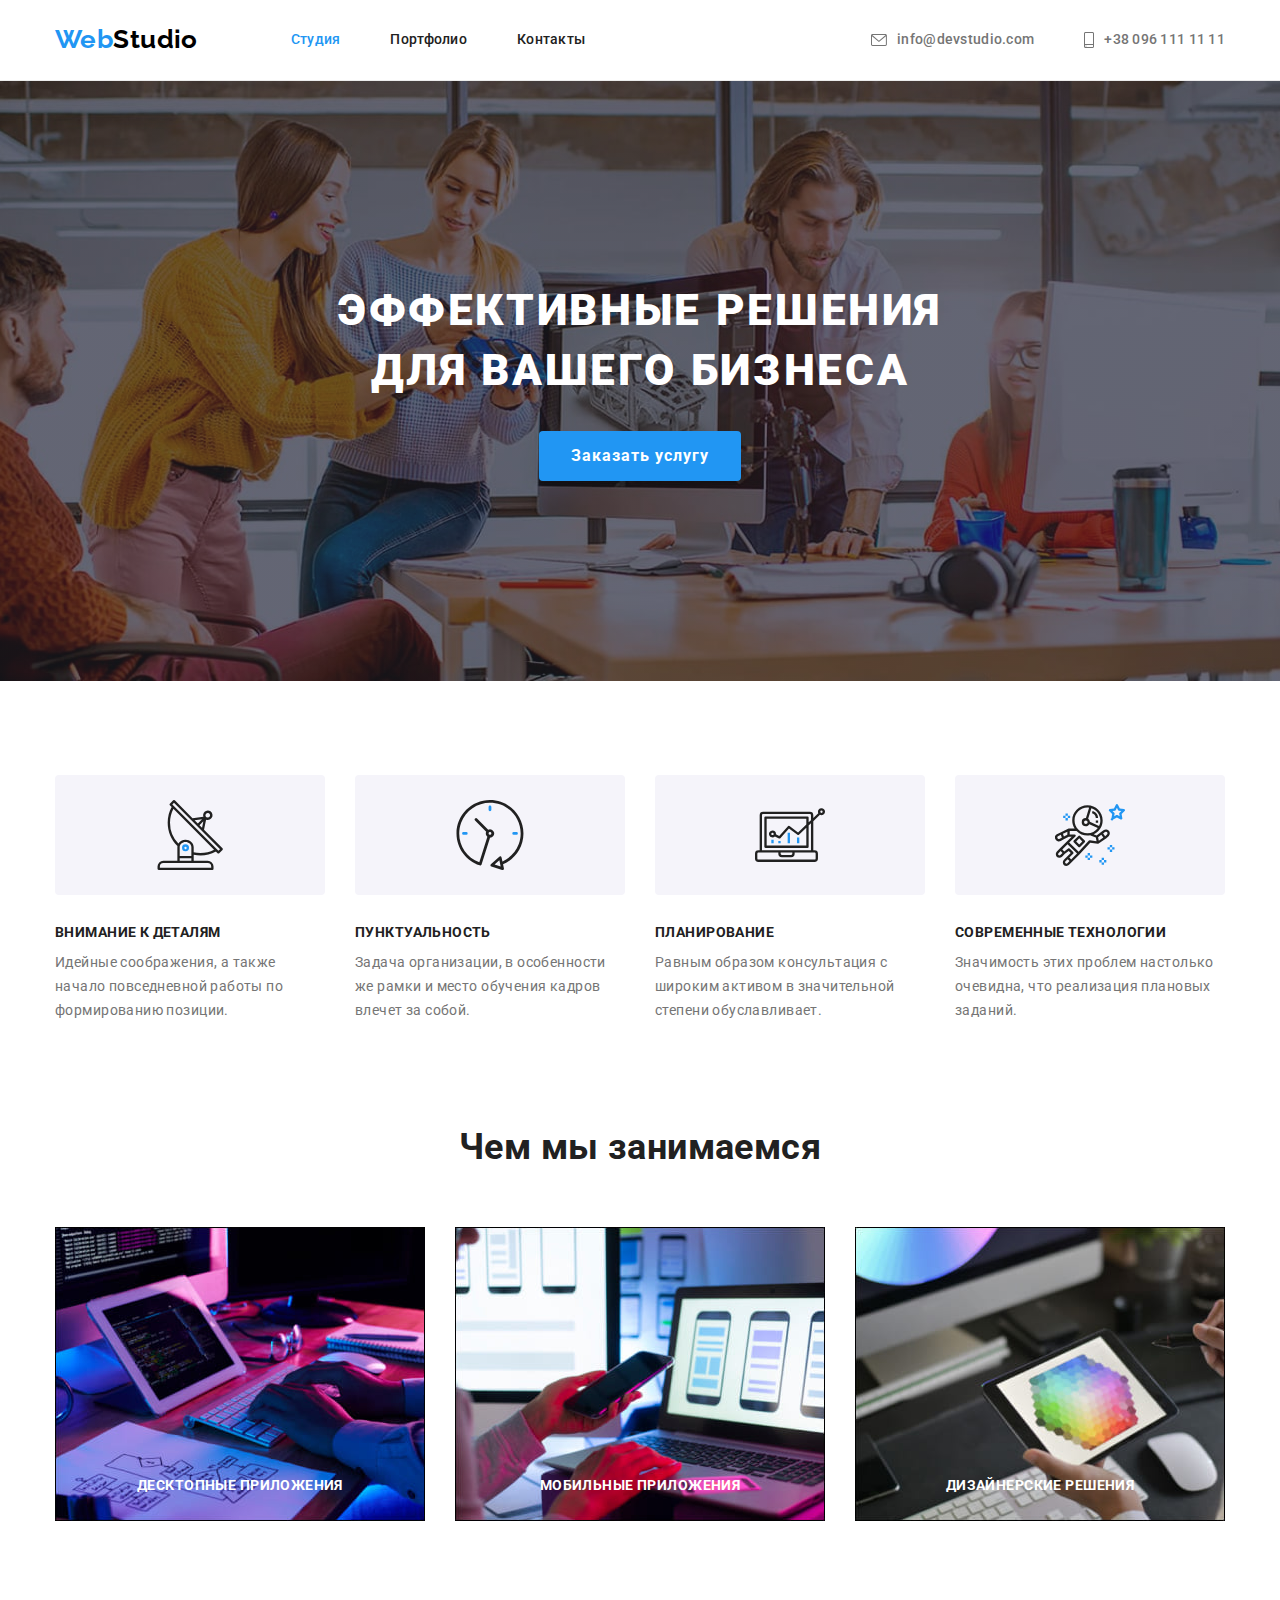
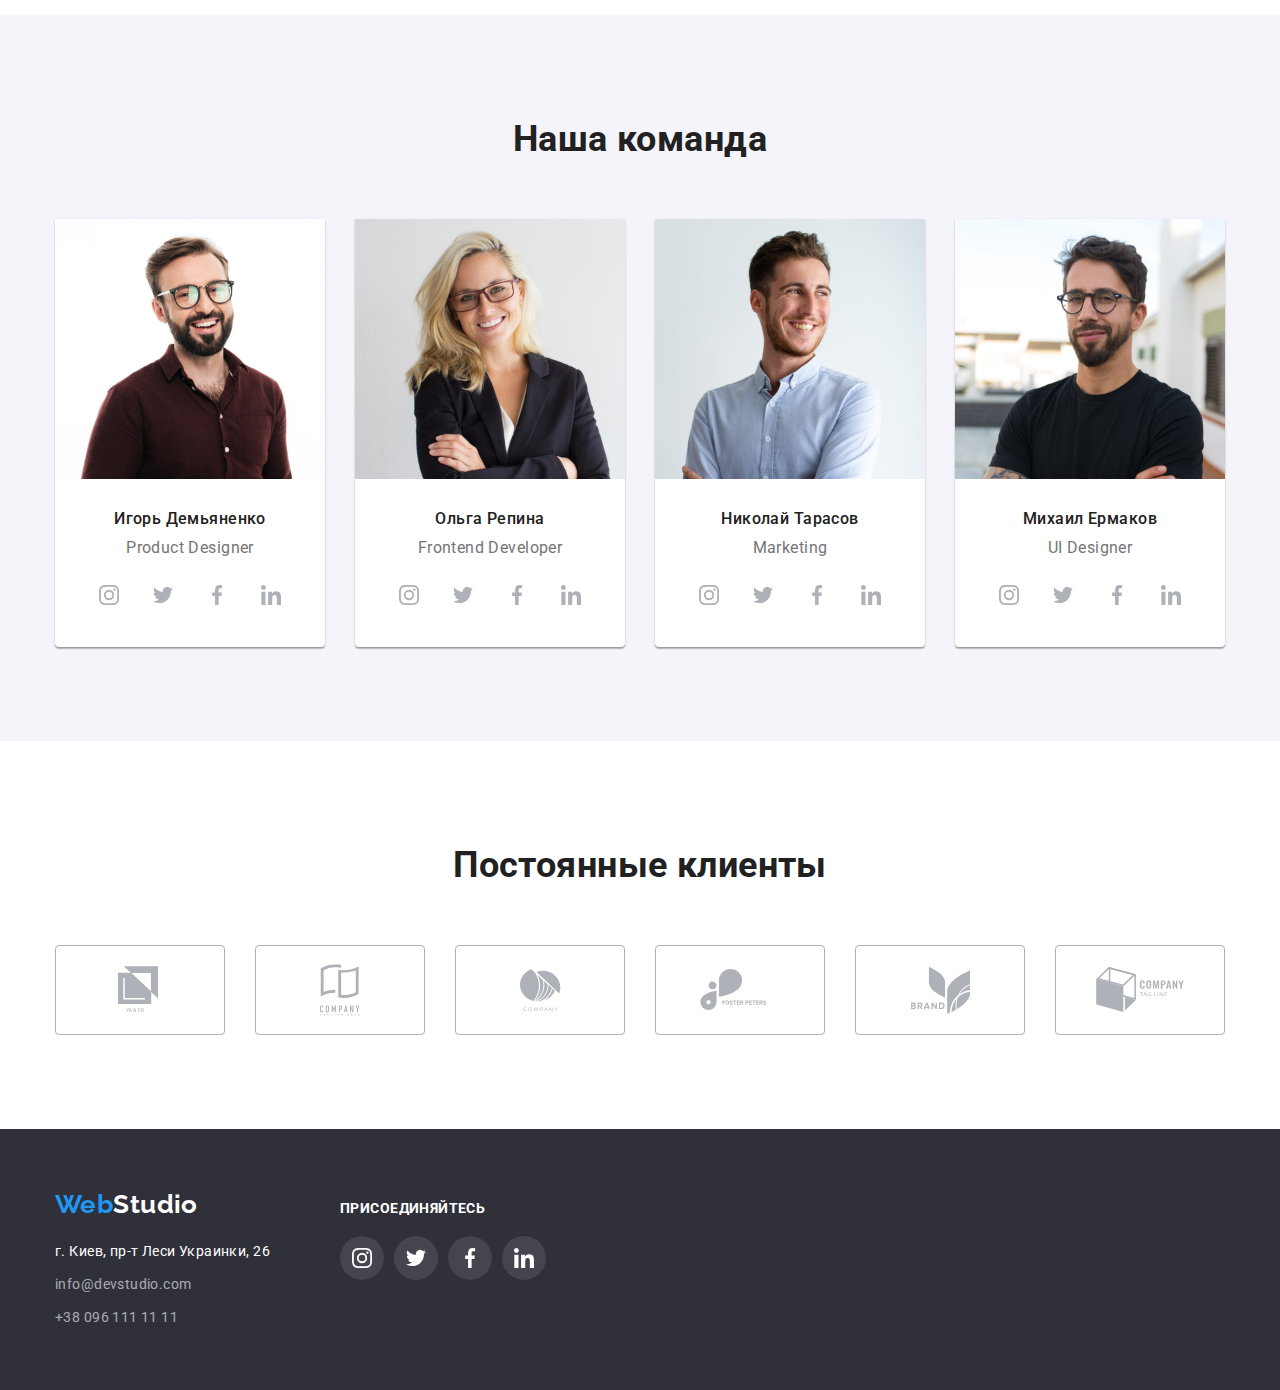
==== index.html @ afd0779e "перевірка" ====
<!DOCTYPE html>
<html lang="ru">
<head>
    <meta charset="UTF-8">
    <meta name="viewport" content="width=device-width, initial-scale=1.0">
    <title>WebStudio</title>
    <link 
    rel="stylesheet"
    href="https://cdnjs.cloudflare.com/ajax/libs/modern-normalize/1.0.0/modern-normalize.min.css">
    <link rel="preconnect" href="https://fonts.gstatic.com">
    <link href="https://fonts.googleapis.com/css2?family=Raleway:wght@700&family=Roboto:wght@400;500;700;900&display=swap"
        rel="stylesheet">
    <link rel="stylesheet" href="./css/style.css">
</head>
<body>
    <header class="page-header">
        <div class="container header">
            <nav class="header-navigation">
                <a href="#" class="logo"><span class="logo-accent">Web</span>Studio</a>
                <ul class="site-nav list">
                    <li class="header-item"><a href="#" class="link current">Студия</a></li>
                    <li class="header-item"><a href="./portfolio.html" class="link">Портфолио</a></li>
                    <li class="header-item"><a href="#" class="link">Контакты</a></li>
                </ul>
            </nav>
            <ul class="contacts list">
                <li class="header-item"><a href="mailto:info@devstudio.com" class="link">
                    <svg class="contact-icons" width="16" height="12">
                        <use href="./images/sprite.svg#icon-envelope"></use>
                    </svg>info@devstudio.com</a></li>
                <li class="header-item"><a href="tel:380961111111" class="link">
                    <svg class="contact-icons" width="10" height="16">
                        <use href="./images/sprite.svg#icon-smartphone"></use>
                    </svg>+38 096 111 11 11</a></li>
            </ul>
        </div>
        
    </header>
    
    <main>
        <!--HERO-->
        <section class="hero">
            <h1 class="hero-title">Эффективные решения для вашего бизнеса</h1>
            <button type="button" class="order">Заказать услугу</button>
        </section>
        <!--FEATURES BLOCK-->
        <section class="features-section">
            <div class="container">
                <h2 class="visually-hidden">Особености</h2>
                <ul class="features list">
                    <li class="item">
                        <div class="feature-thumb">
                            <svg class="features-icons" width="70" height="70">
                                <use href="./images/sprite.svg#icon-antena"></use>
                            </svg>
                        </div>
                        <h3 class="features-title">Внимание к деталям</h3>
                        <p class="features-text">Идейные соображения, а также начало повседневной работы по формированию позиции.</p>
                    </li>
                    <li class="item">
                        <div class="feature-thumb">
                            <svg class="features-icons" width="70" height="70">
                                <use href="./images/sprite.svg#icon-clock"></use>
                            </svg>
                        </div>
                        <h3 class="features-title">Пунктуальность</h3>
                        <p class="features-text">Задача организации, в особенности же рамки и место обучения кадров влечет за собой.</p>
                    </li>
                    <li class="item">
                        <div class="feature-thumb">
                            <svg class="features-icons" width="70" height="70">
                                <use href="./images/sprite.svg#icon-diagram"></use>
                            </svg>
                        </div>
                        <h3 class="features-title">Планирование</h3>
                        <p class="features-text">Равным образом консультация с широким активом в значительной степени обуславливает.</p>
                    </li>
                    <li class="item">
                        <div class="feature-thumb">
                            <svg class="features-icons" width="70" height="70">
                                <use href="./images/sprite.svg#icon-astronaut"></use>
                            </svg>
                        </div>
                        <h3 class="features-title">Современные технологии</h3>
                        <p class="features-text">Значимость этих проблем настолько очевидна, что реализация плановых заданий.</p>
                    </li>
                </ul>
            </div>
        </section>
         <!--JOBS-->
        <section class="jobs-block">
            <div class="container">
                <h2 class="section-title">Чем мы занимаемся</h2>
                <ul class="jobs list">
                    <li class="jobs-item">
                        <a href="#">
                            <img src="./images/job1.jpg" alt="рабочий стол с планшетом и клавиатурой" width="370" height="294">
                            <div class="label">
                                <h3 class="label-title">Десктопные приложения</h3>
                            </div>
                        </a>
                    </li>
                    <li class="jobs-item">
                        <a href="" class="link">
                            <img src="./images/job2.jpg" alt="раскрытый ноутбук с приложениями на экране для телефона" width="370"
                                height="294">
                            <div class="label">
                                <h3 class="label-title">Мобильные приложения</h3>
                            </div>
                        </a>
                    </li>
                    <li class="jobs-item">
                        <a href="">
                            <img src="./images/job3.jpg" alt="планшет с изображением цветовой палитры" width="370" height="294">
                            <div class="label">
                                <h3 class="label-title">Дизайнерские решения</h3>
                            </div>
                        </a>
                    </li>
                </ul>
            </div>
        </section>
        <!--TEAM-->
        <section class="team-section">
            <div class="container">
                <h2 class="team section-title">Наша команда</h2>
                <ul class="members list">
                    <li class="member-item">
                        <img class="member-photo" src="./images/demianenko.jpg" alt="фото Игоря Демьяненка" width="270" height="260">
                        <h3 class="team-member">Игорь Демьяненко</h3>
                        <p lang="en" class="member-prof">Product Designer</p>
                        <ul class="social-icons list">
                            <li class="social-icon-items"><a href="#"  class="social-icon link">
                                <svg class="social-icons" width="20" height="20">
                                    <use href="./images/sprite.svg#icon-instagram"></use>
                                </svg>
                            </a></li>
                            <li class="social-icon-items"><a href="#" class="social-icon link">
                                <svg class="social-icons" width="20" height="20">
                                    <use href="./images/sprite.svg#icon-twitter"></use>
                                </svg>
                            </a></li>
                            <li class="social-icon-items"><a href="#" class="social-icon link">
                                <svg class="social-icons" width="20" height="20">
                                    <use href="./images/sprite.svg#icon-facebook"></use>
                                </svg>
                            </a></li>
                            <li class="social-icon-items"><a href="#" class="social-icon link">
                                <svg class="social-icons" width="20" height="20">
                                    <use href="./images/sprite.svg#icon-linkedin"></use>
                                </svg>
                            </a></li>
                        </ul>
                    </li>
                    <li class="member-item">
                        <img class="member-photo" src="./images/repina.jpg" alt="фото Ольги Репиной" width="270" height="260">
                        <h3 class="team-member">Ольга Репина</h3>
                        <p lang="en" class="member-prof">Frontend Developer</p>
                        <ul class="social-icons list">
                            <li class="social-icon-items"><a href="#" class="social-icon link">
                                    <svg class="social-icons" width="20" height="20">
                                        <use href="./images/sprite.svg#icon-instagram"></use>
                                    </svg>
                                </a></li>
                            <li class="social-icon-items"><a href="#" class="social-icon link">
                                    <svg class="social-icons" width="20" height="20">
                                        <use href="./images/sprite.svg#icon-twitter"></use>
                                    </svg>
                                </a></li>
                            <li class="social-icon-items"><a href="#" class="social-icon link">
                                    <svg class="social-icons" width="20" height="20">
                                        <use href="./images/sprite.svg#icon-facebook"></use>
                                    </svg>
                                </a></li>
                            <li class="social-icon-items"><a href="#" class="social-icon link">
                                    <svg class="social-icons" width="20" height="20">
                                        <use href="./images/sprite.svg#icon-linkedin"></use>
                                    </svg>
                                </a></li>
                        </ul>
                    </li>
                    <li class="member-item">
                        <img class="member-photo" src="./images/tarasov.jpg" alt="фото Николая Тарасова" width="270" height="260">
                        <h3 class="team-member">Николай Тарасов</h3>
                        <p lang="en" class="member-prof">Marketing</p>
                        <ul class="social-icons list">
                            <li class="social-icon-items"><a href="#" class="social-icon link">
                                    <svg class="social-icons" width="20" height="20">
                                        <use href="./images/sprite.svg#icon-instagram"></use>
                                    </svg>
                                </a></li>
                            <li class="social-icon-items"><a href="#" class="social-icon link">
                                    <svg class="social-icons" width="20" height="20">
                                        <use href="./images/sprite.svg#icon-twitter"></use>
                                    </svg>
                                </a></li>
                            <li class="social-icon-items"><a href="#" class="social-icon link">
                                    <svg class="social-icons" width="20" height="20">
                                        <use href="./images/sprite.svg#icon-facebook"></use>
                                    </svg>
                                </a></li>
                            <li class="social-icon-items"><a href="#" class="social-icon link">
                                    <svg class="social-icons" width="20" height="20">
                                        <use href="./images/sprite.svg#icon-linkedin"></use>
                                    </svg>
                                </a></li>
                        </ul>
                    </li>
                    <li class="member-item">
                        <img class="member-photo" src="./images/ermakov.jpg" alt="фото Михаила Ермакова" width="270" height="260">
                        <h3 class="team-member">Михаил Ермаков</h3>
                        <p lang="en" class="member-prof">UI Designer</p>
                        <ul class="social-icons list">
                            <li class="social-icon-items"><a href="#" class="social-icon link">
                                    <svg class="social-icons" width="20" height="20">
                                        <use href="./images/sprite.svg#icon-instagram"></use>
                                    </svg>
                                </a></li>
                            <li class="social-icon-items"><a href="#" class="social-icon link">
                                    <svg class="social-icons" width="20" height="20">
                                        <use href="./images/sprite.svg#icon-twitter"></use>
                                    </svg>
                                </a></li>
                            <li class="social-icon-items"><a href="#" class="social-icon link">
                                    <svg class="social-icons" width="20" height="20">
                                        <use href="./images/sprite.svg#icon-facebook"></use>
                                    </svg>
                                </a></li>
                            <li class="social-icon-items"><a href="#" class="social-icon link">
                                    <svg class="social-icons" width="20" height="20">
                                        <use href="./images/sprite.svg#icon-linkedin"></use>
                                    </svg>
                                </a></li>
                        </ul>
                    </li>
                </ul>
            </div>
        </section>
        <!--CLIENTS-->
        <section class="clients-section">
            <div class="container">
                <h2 class="section-title">Постоянные клиенты</h2>
                <ul class="clients-logo list">
                    <li class="clients-items">
                        <a href="#" class="clients link">
                            <svg class="clients-icon" width="44.27" height="49.23">
                                <use href="./images/sprite.svg#icon-yaco"></use>
                            </svg>
                        </a>
                    </li>
                    <li class="clients-items">
                        <a href="#" class="clients link">
                            <svg class="clients-icon" width="40" height="52">
                                <use href="./images/sprite.svg#icon-taglinehere"></use>
                            </svg>
                        </a>
                    </li>
                    <li class="clients-items">
                        <a href="#" class="clients link">
                            <svg class="clients-icon" width="41" height="42.6">
                                <use href="./images/sprite.svg#icon-company"></use>
                            </svg>
                        </a>
                    </li>
                    <li class="clients-items">
                        <a href="#" class="clients link">
                            <svg class="clients-icon" width="79.66" height="42.02">
                                <use href="./images/sprite.svg#icon-fosterpeters"></use>
                            </svg>
                        </a>
                    </li>
                    <li class="clients-items">
                        <a href="#" class="clients link">
                            <svg class="clients-icon" width="59" height="47">
                                <use href="./images/sprite.svg#icon-brand"></use>
                            </svg>
                        </a>
                    </li>
                    <li class="clients-items">
                        <a href="#" class="clients link">
                            <svg class="clients-icon" width="88.48" height="45.44">
                                <use href="./images/sprite.svg#icon-tagline"></use>
                            </svg>
                        </a>
                    </li>
                </ul>
            </div>
        </section>
    </main>

    <footer class="footer">
        <div class="container">
            <div class="address-info">
                <a class="logo" href="#"><span class="logo-accent">Web</span>Studio</a>
                <address class="address">
                    г. Киев, пр-т Леси Украинки, 26
                </address>
                <ul class="list">
                    <li class="footer-contacts"><a href="mailto:info@devstudio.com" class="link">info@devstudio.com</a></li>
                    <li class="footer-contacts"><a href="tel:380961111111" class="link">+38 096 111 11 11</a></li>
                </ul>
            </div>
            <div class="footer-social-icons">
                <h2 class="join-title">присоединяйтесь</h2>
                <ul class="social-icons list">
                    <li class="social-icon-items"><a href="#" class="social-icon link">
                            <svg class="social-icons" width="20" height="20">
                                <use href="./images/sprite.svg#icon-instagram"></use>
                            </svg>
                        </a></li>
                    <li class="social-icon-items"><a href="#" class="social-icon link">
                            <svg class="social-icons" width="20" height="20">
                                <use href="./images/sprite.svg#icon-twitter"></use>
                            </svg>
                        </a></li>
                    <li class="social-icon-items"><a href="#" class="social-icon link">
                            <svg class="social-icons" width="20" height="20">
                                <use href="./images/sprite.svg#icon-facebook"></use>
                            </svg>
                        </a></li>
                    <li class="social-icon-items"><a href="#" class="social-icon link">
                            <svg class="social-icons" width="20" height="20">
                                <use href="./images/sprite.svg#icon-linkedin"></use>
                            </svg>
                        </a></li>
                </ul>
            </div>
        </div>
    </footer>
</body>
</html>
---- css/style.css ----
:root {
  --head-text-color: #212121;
  --paragraph-text-color: #757575;
  --accent-color: #2196f3;
  --primary-white-color: #ffffff;
  --icon-color: #afb1b8;
  --title-font-weight: 700;
  --paragraph-font-weight: 400;
  --primary-font-size: 14px;
}

body {
  background-color: var(--primary-white-color);
  color: var(--paragraph-text-color);

  font-family: 'Roboto', sans-serif;
  font-size: var(--primary-font-size);
  font-weight: var(--paragraph-font-weight);
  letter-spacing: 0.03em;
}

/*GENERAL STYLES*/
h1,
h2,
h3,
p {
  margin: 0;
}

.list {
  padding: 0;
  margin: 0;
  list-style: none;
}

.link {
  text-decoration: none;
}

img {
  display: block;
  max-width: 100%;
  height: auto;
}

.section-title {
  margin-bottom: 50px;

  font-weight: var(--title-font-weight);
  font-size: 36px;
  line-height: 1.67;
  text-align: center;

  color: var(--head-text-color);
}

.container {
  width: 1200px;
  padding-right: 15px;
  padding-left: 15px;
  margin: 0 auto;
}

.visually-hidden {
  position: absolute !important;
  clip: rect(1px 1px 1px 1px); /* IE6, IE7 */
  clip: rect(1px, 1px, 1px, 1px);
  padding: 0 !important;
  border: 0 !important;
  height: 1px !important;
  width: 1px !important;
  overflow: hidden;
}

/*LOGO*/

.logo {
  display: inline-block;
  margin-right: 93px;
  padding-top: 24px;
  padding-bottom: 25px;
  font-family: 'Raleway', sans-serif;
  font-weight: var(--title-font-weight);
  font-size: 26px;
  line-height: 1.19;

  color: #000000;
  text-decoration: none;
}

.logo-accent {
  color: var(--accent-color);
}

/*HEADER*/

.page-header {
  border-bottom: 1px solid #ececec;
}
.header {
  display: flex;
  align-items: center;
}

.header-navigation {
  display: flex;
}

.site-nav {
  display: flex;
}

.header .link {
  display: inline-block;
  padding: 32px 0;

  font-weight: 500;
  line-height: 1.14;
  letter-spacing: 0.02em;

  color: var(--head-text-color);

  transition: color 250ms cubic-bezier(0.4, 0, 0.2, 1);
  cursor: pointer;
}

.header .link:hover,
.header .link:focus {
  color: var(--accent-color);
}

.site-nav .current {
  color: var(--accent-color);
}

.site-nav .current::after {
  display: block;
  margin: 0 auto;
  width: 48px;
  height: 4px;
  background-color: #2196f3;
  border-radius: 2px;
}

.contacts {
  display: flex;
  align-items: center;
  margin-left: auto;
}

.contacts .link {
  display: flex;
  align-items: center;
  padding: 32px 0;

  color: var(--paragraph-text-color);

  cursor: pointer;
}

.contact-icons {
  margin-right: 10px;
  fill: currentColor;

  transition: fill 250ms cubic-bezier(0.4, 0, 0.2, 1);
}

.contact-icons:hover,
.contact-icons:focus {
  fill: var(--accent-color);
}

.header-item:not(:last-child) {
  margin-right: 50px;
}

/*HERO*/

.hero {
  max-width: 1600px;
  height: 600px;
  margin: 0 auto;
  padding: 200px 0;

  background-color: #2f303a;
  background-image: linear-gradient(
      rgba(47, 48, 58, 0.4),
      rgba(47, 48, 58, 0.4)
    ),
    url(../images/hero.jpg);
  background-position: center;
  background-repeat: no-repeat;
  background-size: cover;
}

.hero-title {
  width: 696px;
  margin-left: auto;
  margin-right: auto;
  margin-bottom: 30px;

  font-weight: 900;
  font-size: 44px;
  line-height: 1.36;

  text-align: center;
  letter-spacing: 0.06em;
  text-transform: uppercase;

  color: var(--primary-white-color);
}

.order {
  display: block;
  min-width: 200px;
  height: 50px;
  margin: 0 auto;
  padding: 10px 32px;
  border: none;

  font-family: inherit;
  font-weight: var(--title-font-weight);
  font-size: 16px;
  line-height: 1.87;

  align-items: center;
  text-align: center;
  letter-spacing: 0.06em;

  color: var(--primary-white-color);
  background-color: var(--accent-color);
  box-shadow: 0px 4px 4px rgba(0, 0, 0, 0.15);
  border-radius: 4px;

  cursor: pointer;
}

/*FEATURES BLOCK*/

.features-section {
  padding: 94px 0;
}

.features.list {
  display: flex;
  justify-content: space-between;
}

.feature-thumb {
  display: flex;
  align-items: center;
  justify-content: center;
  height: 120px;
  margin-bottom: 30px;

  background-color: #f5f4fa;
  border-radius: 4px;
}

.features .item {
  width: 270px;
}

..features .item:not(:last-child) {
  margin-right: 30px;
}

.features-title {
  margin-bottom: 10px;
  font-weight: var(--title-font-weight);
  font-size: var(--primary-font-size);
  line-height: 1.14;
  text-transform: uppercase;

  color: var(--head-text-color);
}

.features-text {
  line-height: 1.71;
}

/*JOBS*/

.jobs-block {
  padding-bottom: 94px;
}

.jobs.list {
  display: flex;
  justify-content: space-between;
}

.jobs-item {
  position: relative;
}

.label {
  position: absolute;
  left: 0;
  bottom: 0;

  width: 100%;
  height: 70px;
  background-color: #rgba(47, 48, 58, 0.8);
}

.label-title {
  padding: 27px 0;

  font-weight: var(--title-font-weight);
  font-size: var(--primary-font-size);
  line-height: 1.14;
  text-align: center;
  letter-spacing: 0.03em;
  text-transform: uppercase;

  color: #ffffff;
  background-color: #rgba(47, 48, 58, 0.8);
}

/*TEAM*/

.team-section {
  padding: 94px 0;

  background: #f5f4fa;
}

.members.list {
  display: flex;
  justify-content: space-between;
}

.member-item {
  width: 270px;
  padding-bottom: 30px;

  background: var(--primary-white-color);
  box-shadow: 0px 1px 3px rgba(0, 0, 0, 0.12), 0px 1px 1px rgba(0, 0, 0, 0.14),
    0px 2px 1px rgba(0, 0, 0, 0.2);
  border-radius: 0px 0px 4px 4px;
}

.member-photo {
  margin-bottom: 30px;
}

.team-member {
  margin-bottom: 10px;
  font-weight: 500;
  font-size: 16px;
  line-height: 1.19;

  text-align: center;

  color: var(--head-text-color);
}

.member-prof {
  margin-bottom: 16px;

  font-size: 16px;
  line-height: 1.19;

  text-align: center;

  color: var(--paragraph-text-color);
}

.social-icons.list {
  display: flex;
  align-items: center;
  justify-content: center;
  padding: 0 32px;
}

.social-icon-items:not(:last-child) {
  margin-right: 10px;
}

.social-icon.link {
  display: flex;
  align-items: center;
  justify-content: center;
  width: 44px;
  height: 44px;

  fill: var(--icon-color);
  border-radius: 50%;

  transition: all 250ms cubic-bezier(0.4, 0, 0.2, 1);
}

.social-icon.link:hover,
.social-icon.link:focus {
  fill: var(--primary-white-color);
  background-color: var(--accent-color);
}

/*CLIENTS*/

.clients-section {
  padding: 94px 0;
}

.clients-logo.list {
  display: flex;
}

.clients-items:not(:last-child) {
  margin-right: 30px;
}

.clients.link {
  display: flex;
  align-items: center;
  justify-content: center;
  width: 170px;
  height: 90px;
  border: 1px solid var(--icon-color);
  box-sizing: border-box;
  border-radius: 4px;

  fill: var(--icon-color);

  transition: all 250ms cubic-bezier(0.4, 0, 0.2, 1);
}

.clients.link:hover,
.clients.link:focus {
  border: 1px solid var(--accent-color);
  fill: var(--accent-color);
}
/*FOOTER*/

.footer {
  padding: 60px 0;

  background-color: #2f303a;
}

.footer .container {
  display: flex;
  align-items: baseline;
}

.address-info {
  margin-right: 70px;
}

.footer .logo {
  margin-right: 0;
  margin-bottom: 20px;
  padding: 0;

  color: var(--primary-white-color);
}

.address {
  margin-bottom: 9px;

  font-style: normal;
  line-height: 1.71;

  color: var(--primary-white-color);
}

.footer-contacts:not(:last-child) {
  margin-bottom: 9px;
}

.footer .link {
  line-height: 1.71;

  color: rgba(255, 255, 255, 0.6);
}

.join-title {
  margin-bottom: 20px;

  font-size: var(--primary-font-size);
  font-weight: 700;
  line-height: 1.143;
  letter-spacing: 0.03em;
  text-transform: uppercase;

  color: var(--primary-white-color);
}

.footer-social-icons .list {
  padding: 0;
}

.footer-social-icons .link {
  border-radius: 50%;
  background-color: rgba(255, 255, 255, 0.1);
  fill: var(--primary-white-color);
}

/*PORTFOLIO*/

.portfolio-section {
  padding: 94px 0;
}

.filter.list {
  display: flex;
  justify-content: center;
  margin-bottom: 50px;
}

.filter-item:not(:last-child) {
  margin-right: 8px;
}

.filter-btn {
  padding: 6px 22px;
  border: 0 none;

  font-family: inherit;
  font-weight: 500;
  font-size: 16px;
  line-height: 1.62;

  text-align: center;

  color: var(--head-text-color);
  background: #f5f4fa;

  cursor: pointer;

  transition: all 250ms cubic-bezier(0.4, 0, 0.2, 1);
}

.filter-btn:hover,
.filter-btn:focus {
  color: var(--primary-white-color);
  background-color: var(--accent-color);
}

.projects.list {
  display: flex;
  flex-wrap: wrap;
}

.project-item {
  width: 370px;
}

.project-item .link {
  display: block;

  transition: all 250ms cubic-bezier(0.4, 0, 0.2, 1);
}

.project-item .link:hover,
.project-item .link:focus {
  border: 1px solid #eeeeee;
  box-shadow: 0px 1px 1px rgba(0, 0, 0, 0.12), 0px 4px 4px rgba(0, 0, 0, 0.06),
    1px 4px 6px rgba(0, 0, 0, 0.16);

  cursor: pointer;
}

.project-item:not(:nth-child(3n)) {
  margin-right: 30px;
}

.project-item:not(:nth-last-child(-n + 3)) {
  margin-bottom: 30px;
}

.project-info {
  padding: 20px 24px;

  border: 1px solid #eeeeee;
  border-top: none;
}

.project-name {
  min-width: 322px;
  margin-bottom: 4px;
  font-weight: var(--title-font-weight);
  font-size: 18px;
  line-height: 2;

  letter-spacing: 0.06em;

  color: var(--head-text-color);
}

.project-type {
  font-size: 16px;
  line-height: 1.87;

  color: var(--paragraph-text-color);
}
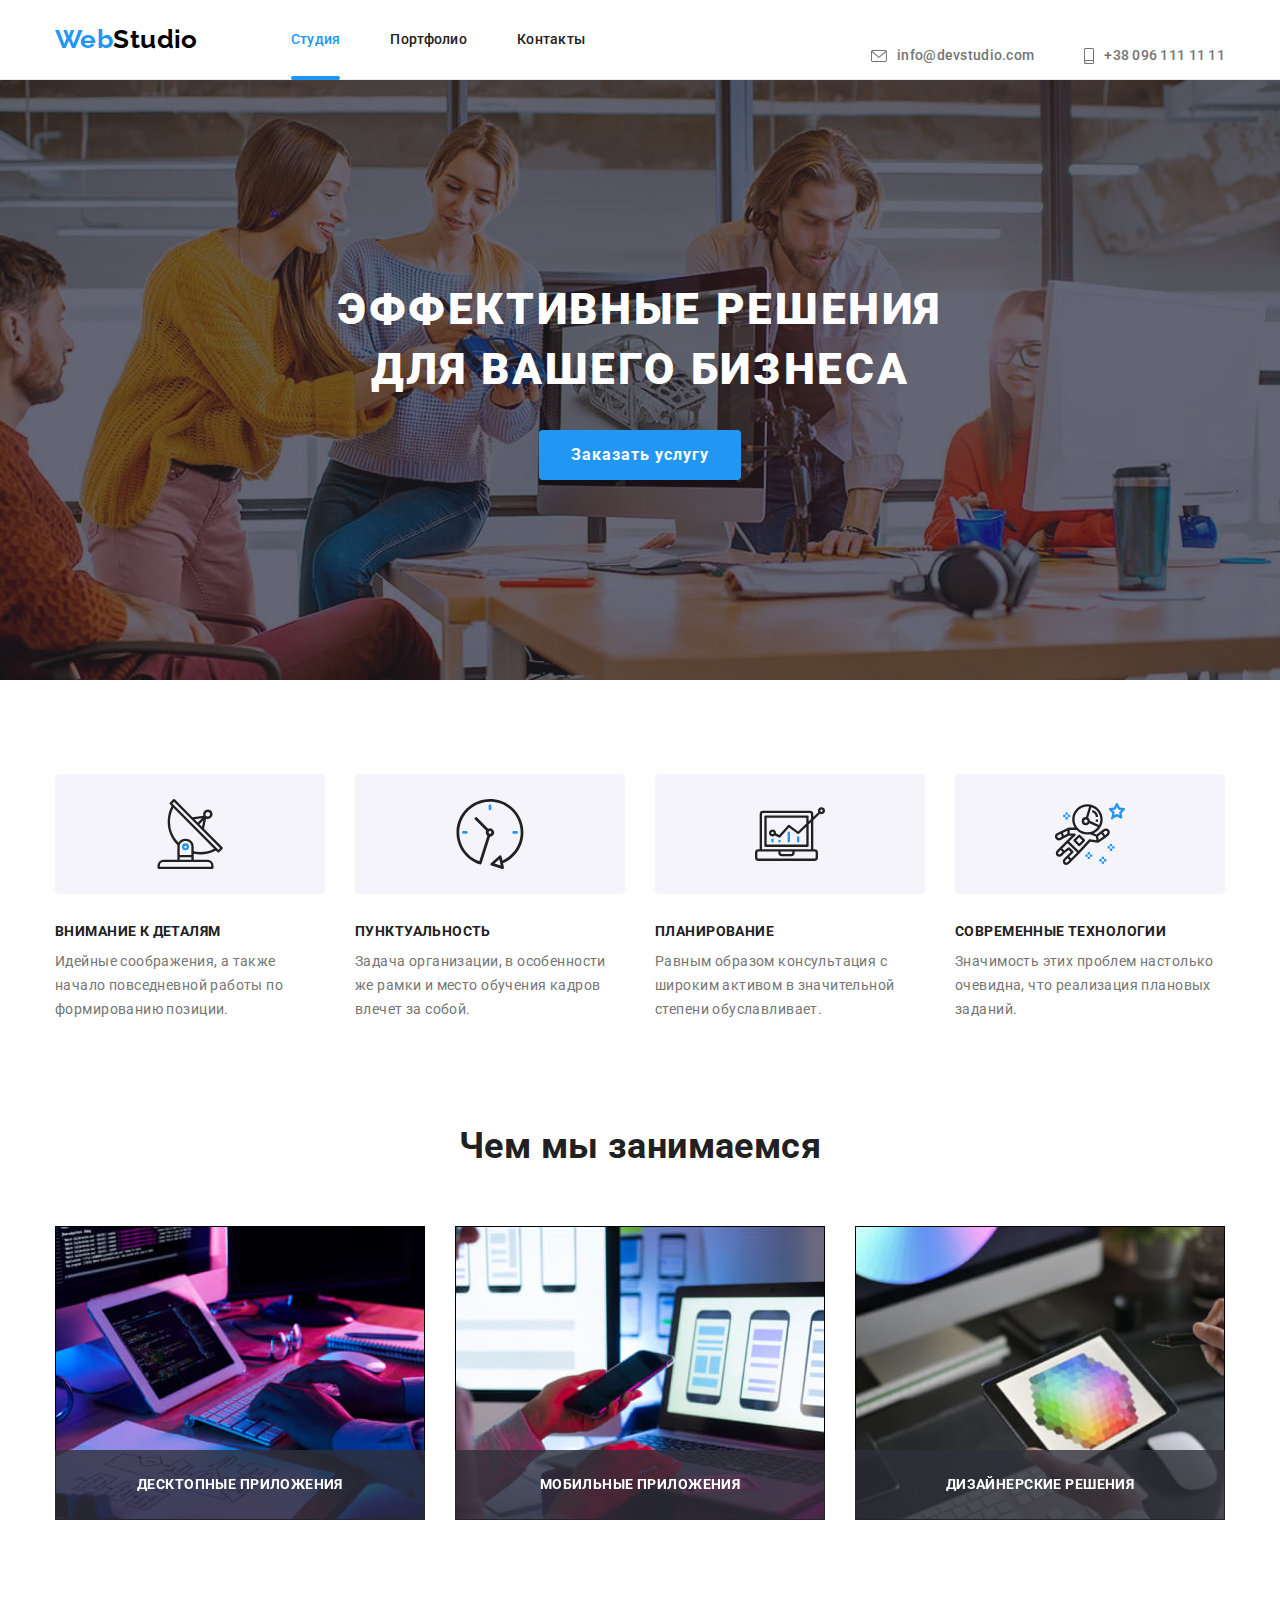
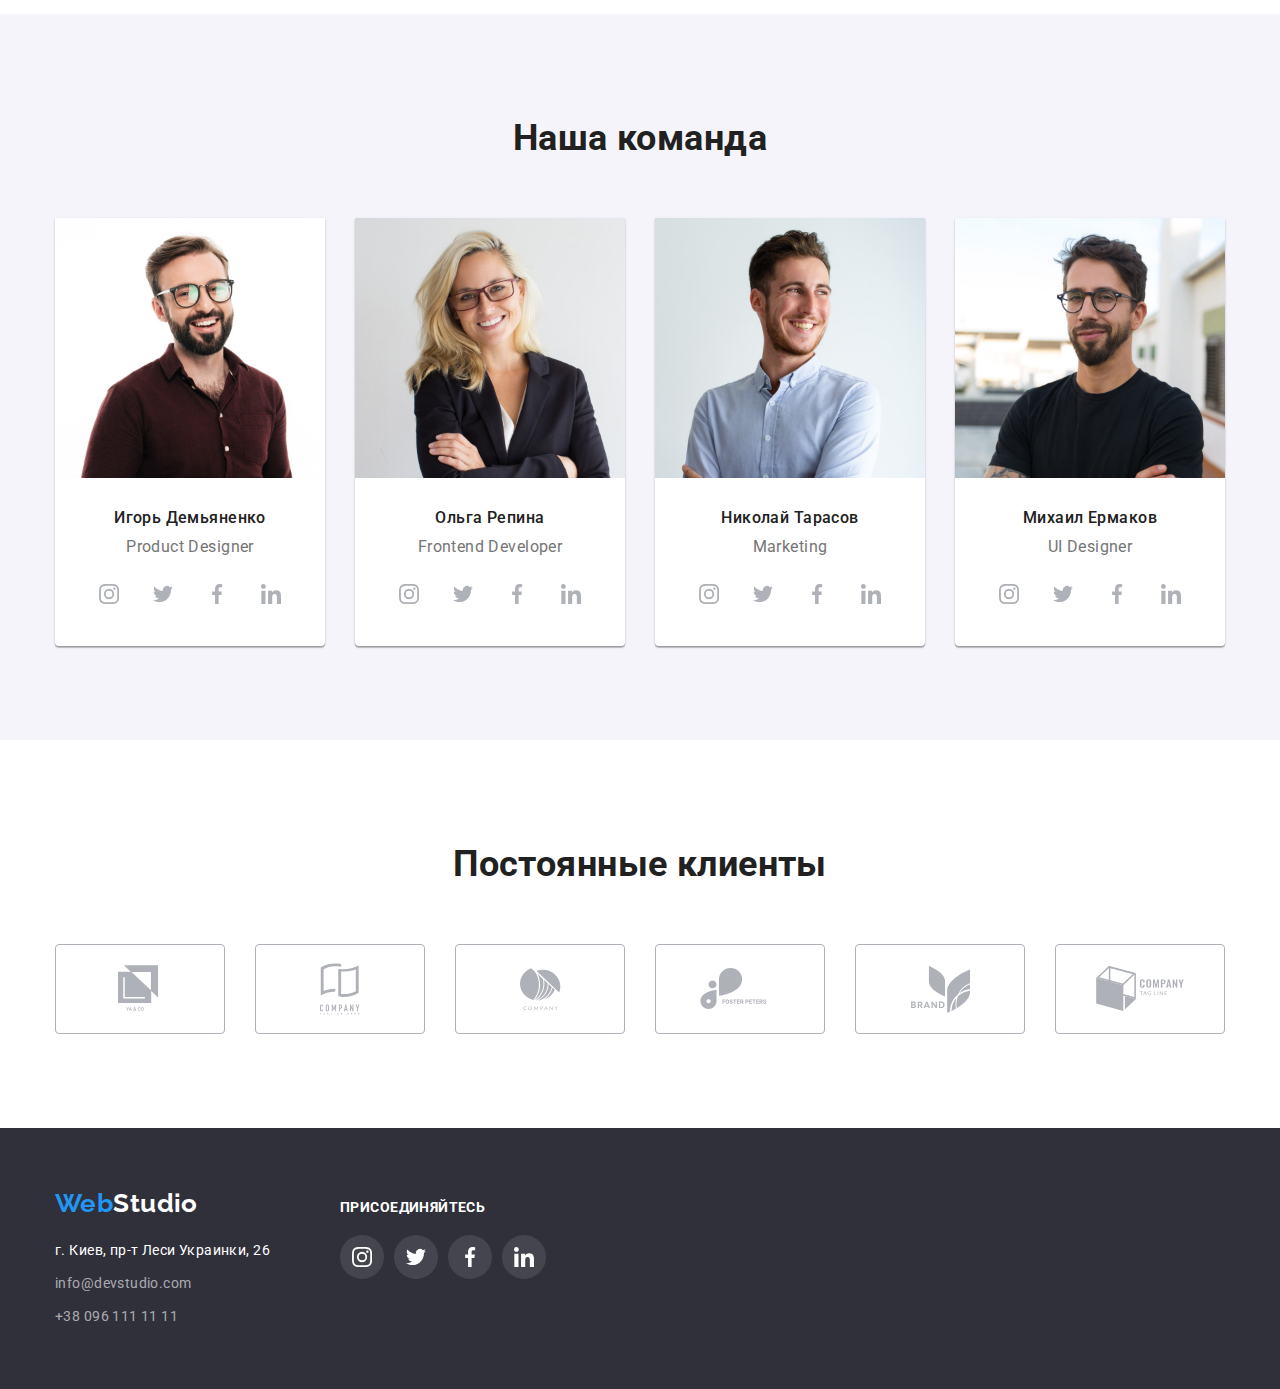
==== commit 61b5111c: "ДЗ-5" ====
--- a/index.html
+++ b/index.html
@@ -41,7 +41,12 @@
         <!--HERO-->
         <section class="hero">
             <h1 class="hero-title">Эффективные решения для вашего бизнеса</h1>
-            <button type="button" class="order">Заказать услугу</button>
+            <button type="button" class="order" data-modal-open>Заказать услугу</button>
+            <div class="backdrop is-hidden" data-modal>
+                <div class="modal">
+                    <button class="btnclose" data-modal-close>&#10005;</button>
+                </div>
+            </div>
         </section>
         <!--FEATURES BLOCK-->
         <section class="features-section">
@@ -327,5 +332,6 @@
             </div>
         </div>
     </footer>
+    <script src="./js/modal.js"></script>
 </body>
 </html>--- a/css/style.css
+++ b/css/style.css
@@ -72,6 +72,55 @@
   overflow: hidden;
 }
 
+/*MODAL SCRЕЕN*/
+
+.backdrop {
+  position: fixed;
+  top: 0;
+  left: 0;
+  width: 100%;
+  height: 100%;
+  background-color: rgba(0, 0, 0, 0.2);
+
+  opacity: 1;
+  transition: opacity 250ms cubic-bezier(0.4, 0, 0.2, 1);
+}
+
+.backdrop.is-hidden {
+  opacity: 0;
+  pointer-events: none;
+}
+
+.modal {
+  position: absolute;
+  top: 50%;
+  left: 50%;
+  min-width: 528px;
+  min-height: 581px;
+  background-color: #fff;
+  box-shadow: 0px 1px 3px rgba(0, 0, 0, 0.12), 0px 1px 1px rgba(0, 0, 0, 0.14),
+    0px 2px 1px rgba(0, 0, 0, 0.2);
+  border-radius: 4px;
+
+  transform: translate(-50%, -50%) scale(1);
+  transition: transform 250ms cubic-bezier(0.4, 0, 0.2, 1);
+}
+
+.backdrop.is-hidden .modal {
+  transform: translate(-50%, -50%) scale(0.5);
+}
+
+.btnclose {
+  display: block;
+  margin: 8px 8px 0 auto;
+  width: 30px;
+  height: 30px;
+  border-radius: 50%;
+  border: 1px solid rgba(0, 0, 0, 0.1);
+
+  background-color: transparent;
+}
+
 /*LOGO*/
 
 .logo {
@@ -95,6 +144,7 @@
 /*HEADER*/
 
 .page-header {
+  height: 80px;
   border-bottom: 1px solid #ececec;
 }
 .header {
@@ -135,8 +185,10 @@
 
 .site-nav .current::after {
   display: block;
-  margin: 0 auto;
-  width: 48px;
+  content: '';
+  margin-top: 28px;
+  margin-bottom: 0;
+  width: 100%;
   height: 4px;
   background-color: #2196f3;
   border-radius: 2px;
@@ -261,7 +313,7 @@
   width: 270px;
 }
 
-..features .item:not(:last-child) {
+.features .item:not(:last-child) {
   margin-right: 30px;
 }
 
@@ -301,7 +353,7 @@
 
   width: 100%;
   height: 70px;
-  background-color: #rgba(47, 48, 58, 0.8);
+  background-color: rgba(47, 48, 58, 0.8);
 }
 
 .label-title {
@@ -315,7 +367,6 @@
   text-transform: uppercase;
 
   color: #ffffff;
-  background-color: #rgba(47, 48, 58, 0.8);
 }
 
 /*TEAM*/
@@ -545,6 +596,7 @@
 
 .project-item {
   width: 370px;
+  border: 1px solid #eeeeee;
 }
 
 .project-item .link {
@@ -570,11 +622,42 @@
   margin-bottom: 30px;
 }
 
+.project-box {
+  position: relative;
+
+  overflow: hidden;
+}
+
+.overlay {
+  position: absolute;
+  top: 0;
+  left: 0;
+  width: 100%;
+  height: 100%;
+  background-color: rgba(33, 150, 243, 0.9);
+
+  transform: translateY(100%);
+  transition: transform 250ms cubic-bezier(0.4, 0, 0.2, 1);
+}
+
+.project-box:hover .overlay {
+  transform: translateY(0);
+}
+
+.project-item .link:focus .overlay {
+  transform: translateY(0);
+}
+
+.description-overlay {
+  padding: 63px 24px;
+  font-size: 18px;
+  line-height: 1.56;
+
+  color: #ffffff;
+}
+
 .project-info {
   padding: 20px 24px;
-
-  border: 1px solid #eeeeee;
-  border-top: none;
 }
 
 .project-name {
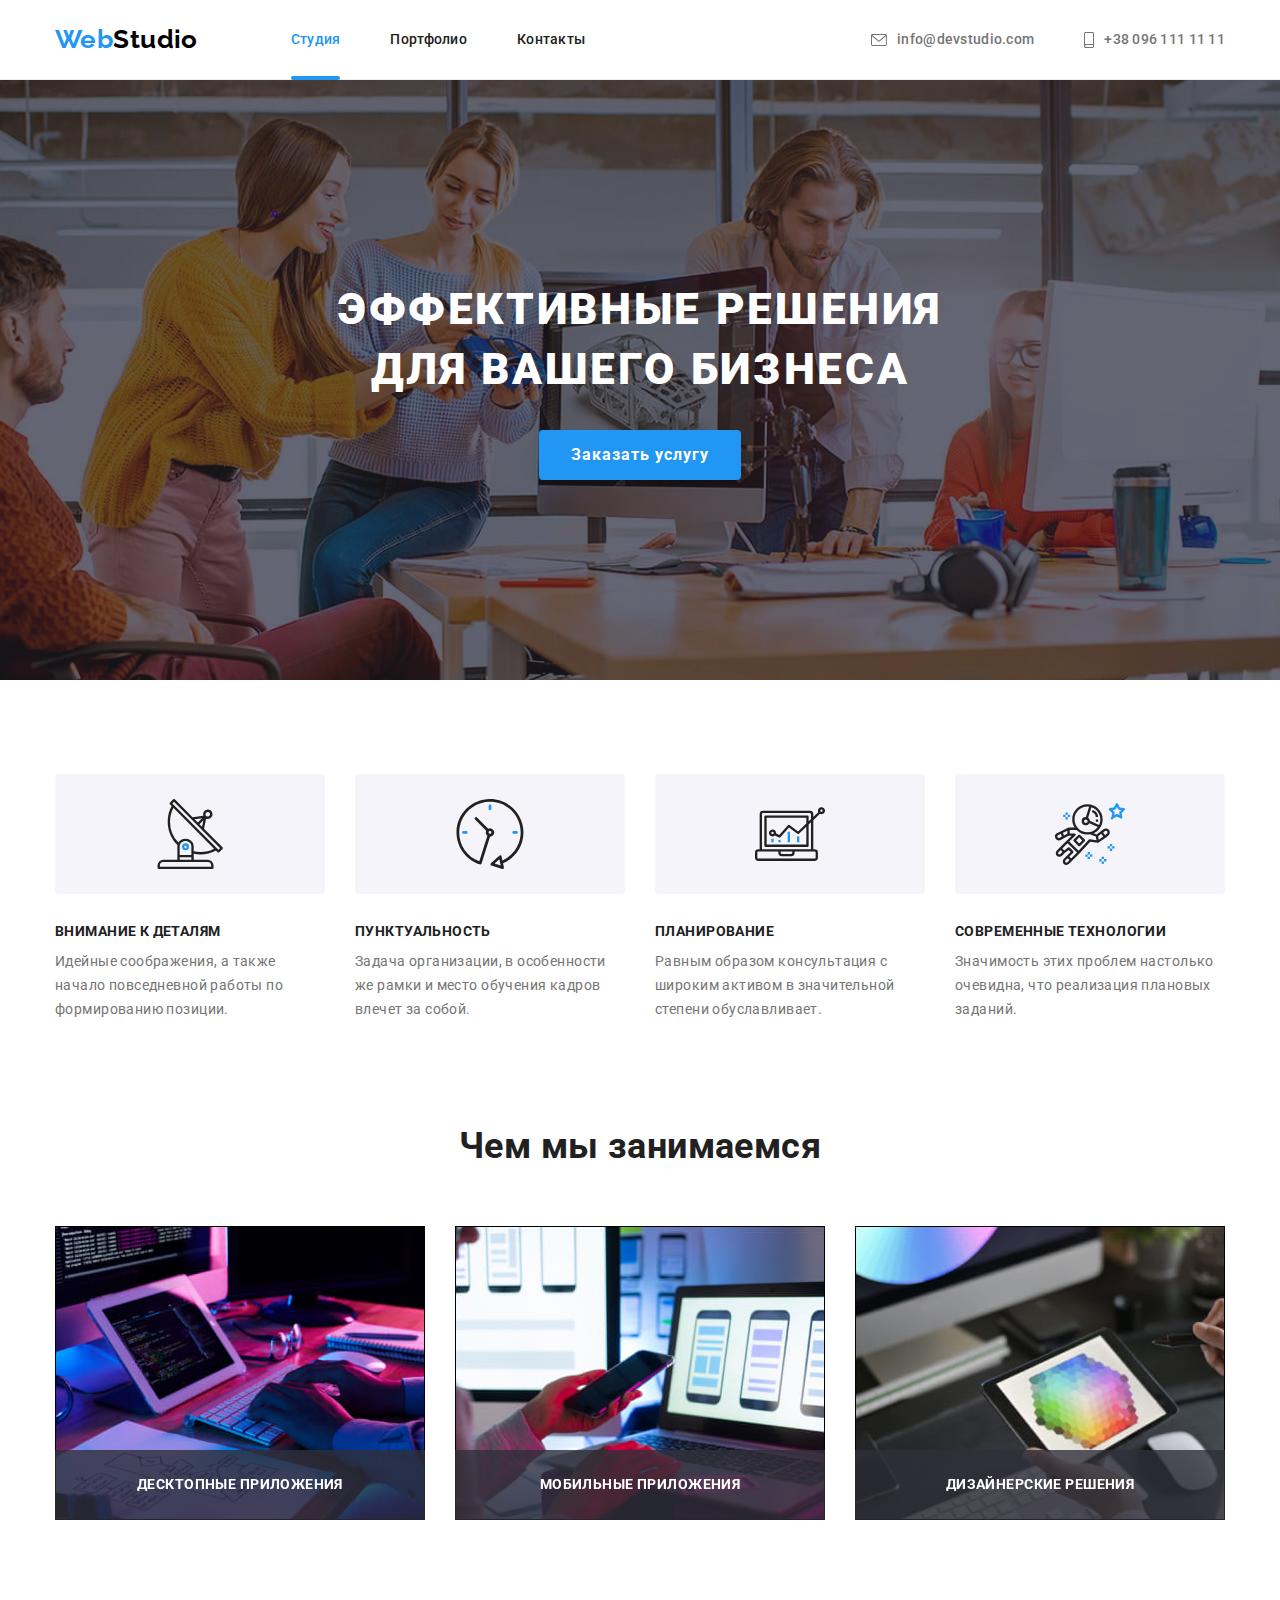
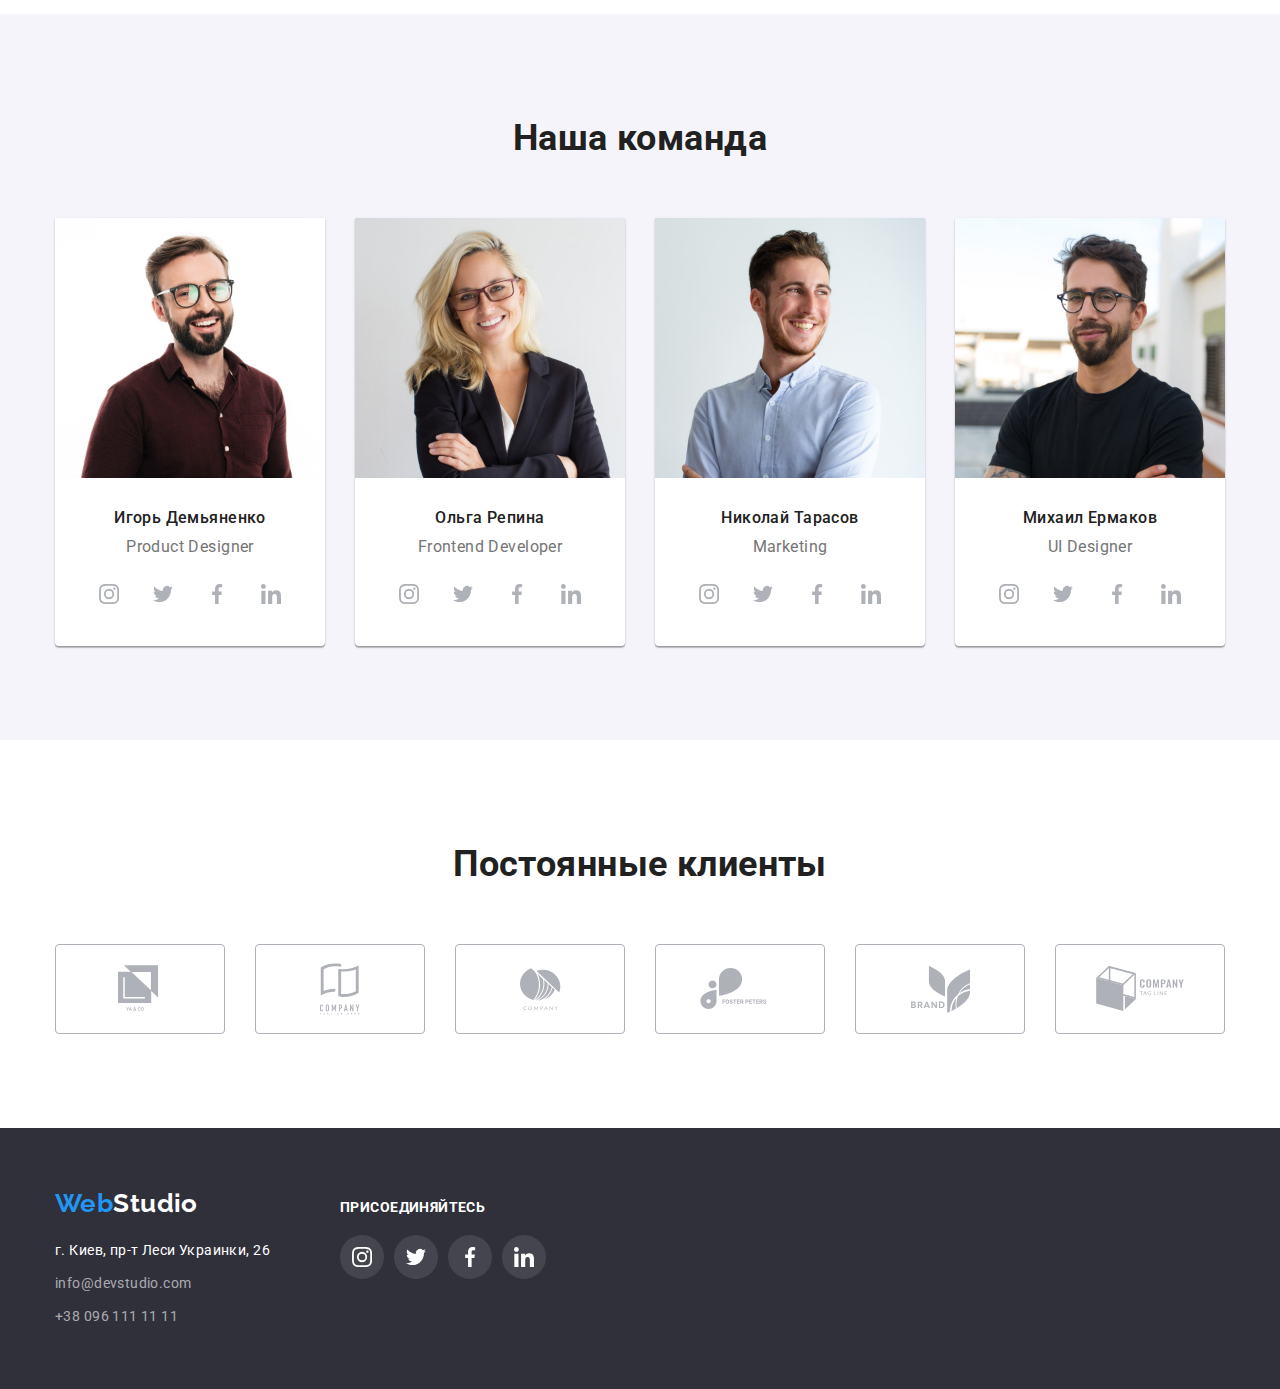
==== commit 2d7859bc: "ДЗ-5" ====
--- a/index.html
+++ b/index.html
@@ -98,7 +98,7 @@
                 <h2 class="section-title">Чем мы занимаемся</h2>
                 <ul class="jobs list">
                     <li class="jobs-item">
-                        <a href="#">
+                        <a href="#" class="link">
                             <img src="./images/job1.jpg" alt="рабочий стол с планшетом и клавиатурой" width="370" height="294">
                             <div class="label">
                                 <h3 class="label-title">Десктопные приложения</h3>
@@ -115,7 +115,7 @@
                         </a>
                     </li>
                     <li class="jobs-item">
-                        <a href="">
+                        <a href="" class="link">
                             <img src="./images/job3.jpg" alt="планшет с изображением цветовой палитры" width="370" height="294">
                             <div class="label">
                                 <h3 class="label-title">Дизайнерские решения</h3>
--- a/css/style.css
+++ b/css/style.css
@@ -180,16 +180,19 @@
 }
 
 .site-nav .current {
+  position: relative;
   color: var(--accent-color);
 }
 
 .site-nav .current::after {
+  position: absolute;
+  left: 0;
+  bottom: 0;
   display: block;
   content: '';
-  margin-top: 28px;
-  margin-bottom: 0;
   width: 100%;
   height: 4px;
+
   background-color: #2196f3;
   border-radius: 2px;
 }
@@ -439,7 +442,8 @@
   fill: var(--icon-color);
   border-radius: 50%;
 
-  transition: all 250ms cubic-bezier(0.4, 0, 0.2, 1);
+  transition: fill 250ms cubic-bezier(0.4, 0, 0.2, 1),
+    background-color 250ms cubic-bezier(0.4, 0, 0.2, 1);
 }
 
 .social-icon.link:hover,
@@ -474,7 +478,8 @@
 
   fill: var(--icon-color);
 
-  transition: all 250ms cubic-bezier(0.4, 0, 0.2, 1);
+  transition: border 250ms cubic-bezier(0.4, 0, 0.2, 1),
+    fill 250ms cubic-bezier(0.4, 0, 0.2, 1);
 }
 
 .clients.link:hover,
@@ -580,7 +585,8 @@
 
   cursor: pointer;
 
-  transition: all 250ms cubic-bezier(0.4, 0, 0.2, 1);
+  transition: color 250ms cubic-bezier(0.4, 0, 0.2, 1),
+    background-color 250ms cubic-bezier(0.4, 0, 0.2, 1);
 }
 
 .filter-btn:hover,
@@ -602,7 +608,10 @@
 .project-item .link {
   display: block;
 
-  transition: all 250ms cubic-bezier(0.4, 0, 0.2, 1);
+  cursor: pointer;
+
+  transition: border 250ms cubic-bezier(0.4, 0, 0.2, 1),
+    box-shadow 250ms cubic-bezier(0.4, 0, 0.2, 1);
 }
 
 .project-item .link:hover,
@@ -610,8 +619,6 @@
   border: 1px solid #eeeeee;
   box-shadow: 0px 1px 1px rgba(0, 0, 0, 0.12), 0px 4px 4px rgba(0, 0, 0, 0.06),
     1px 4px 6px rgba(0, 0, 0, 0.16);
-
-  cursor: pointer;
 }
 
 .project-item:not(:nth-child(3n)) {
@@ -640,10 +647,7 @@
   transition: transform 250ms cubic-bezier(0.4, 0, 0.2, 1);
 }
 
-.project-box:hover .overlay {
-  transform: translateY(0);
-}
-
+.project-item .link:hover .overlay,
 .project-item .link:focus .overlay {
   transform: translateY(0);
 }
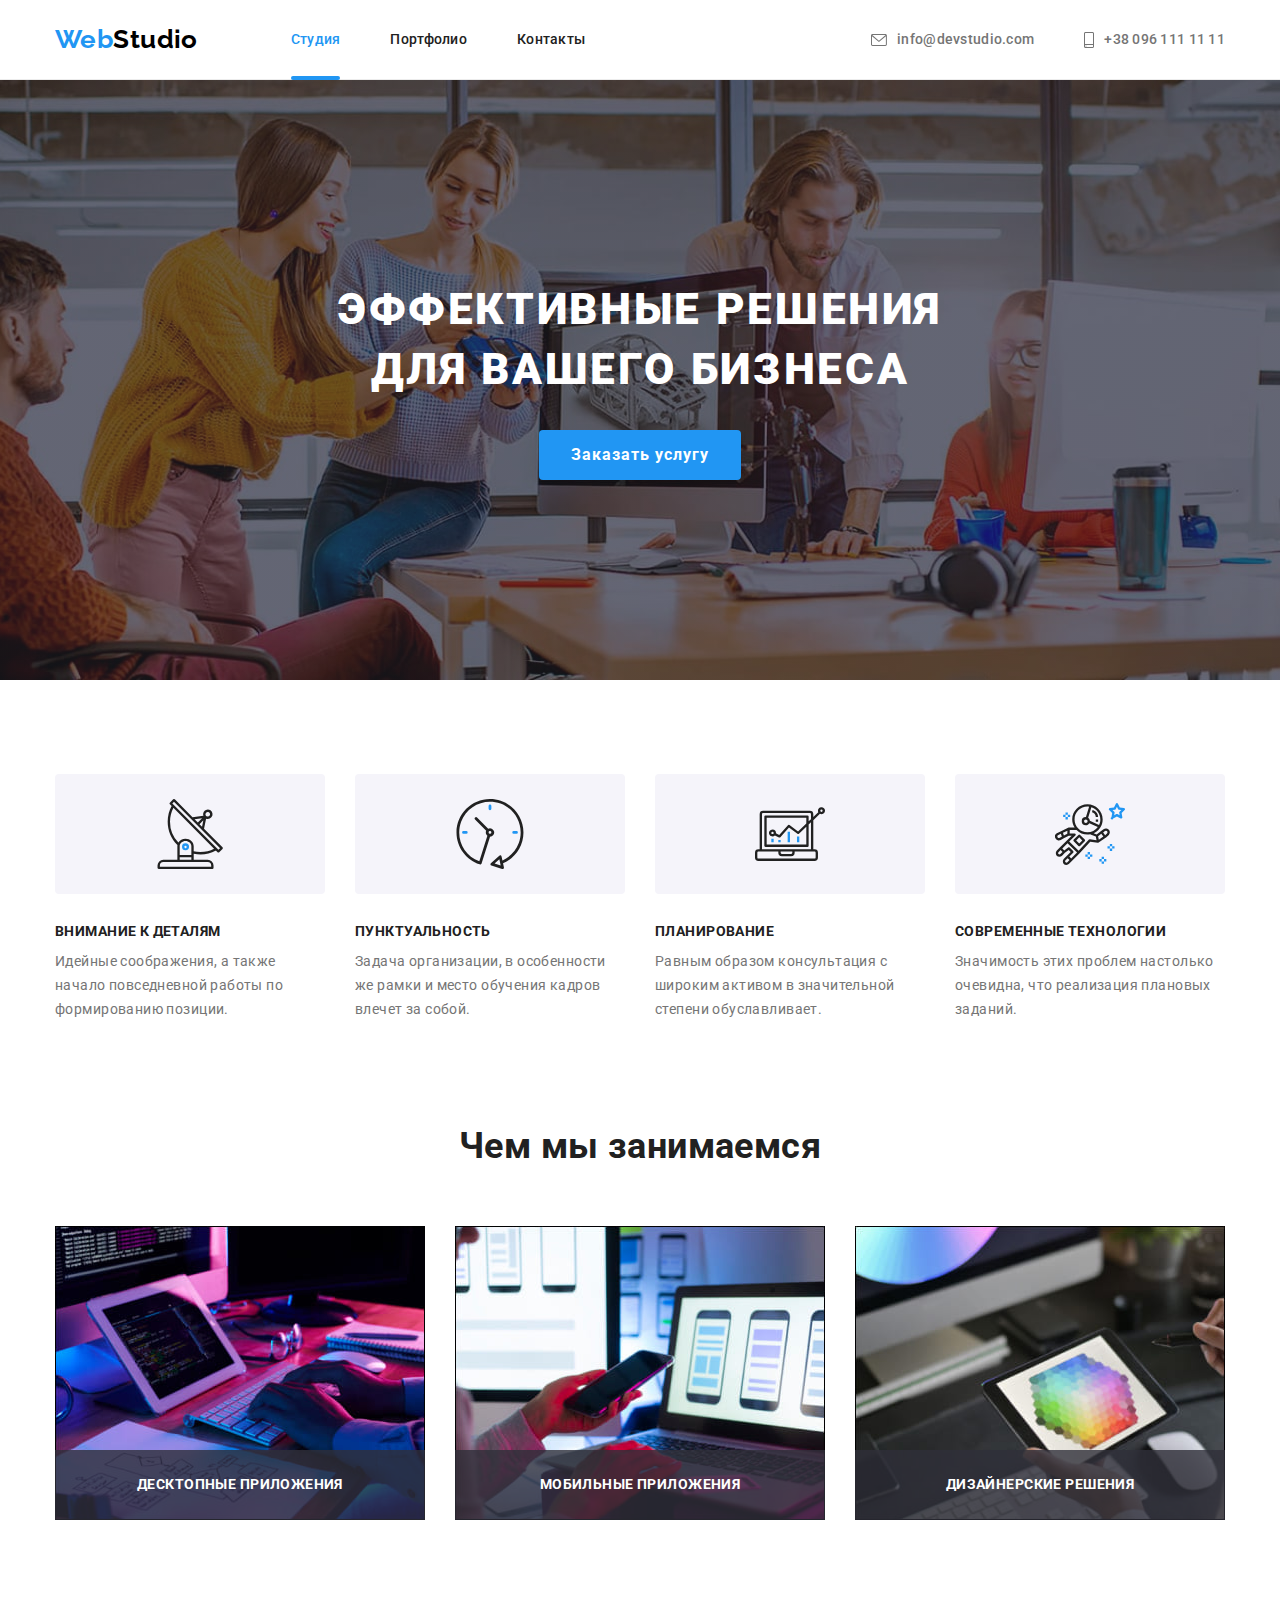
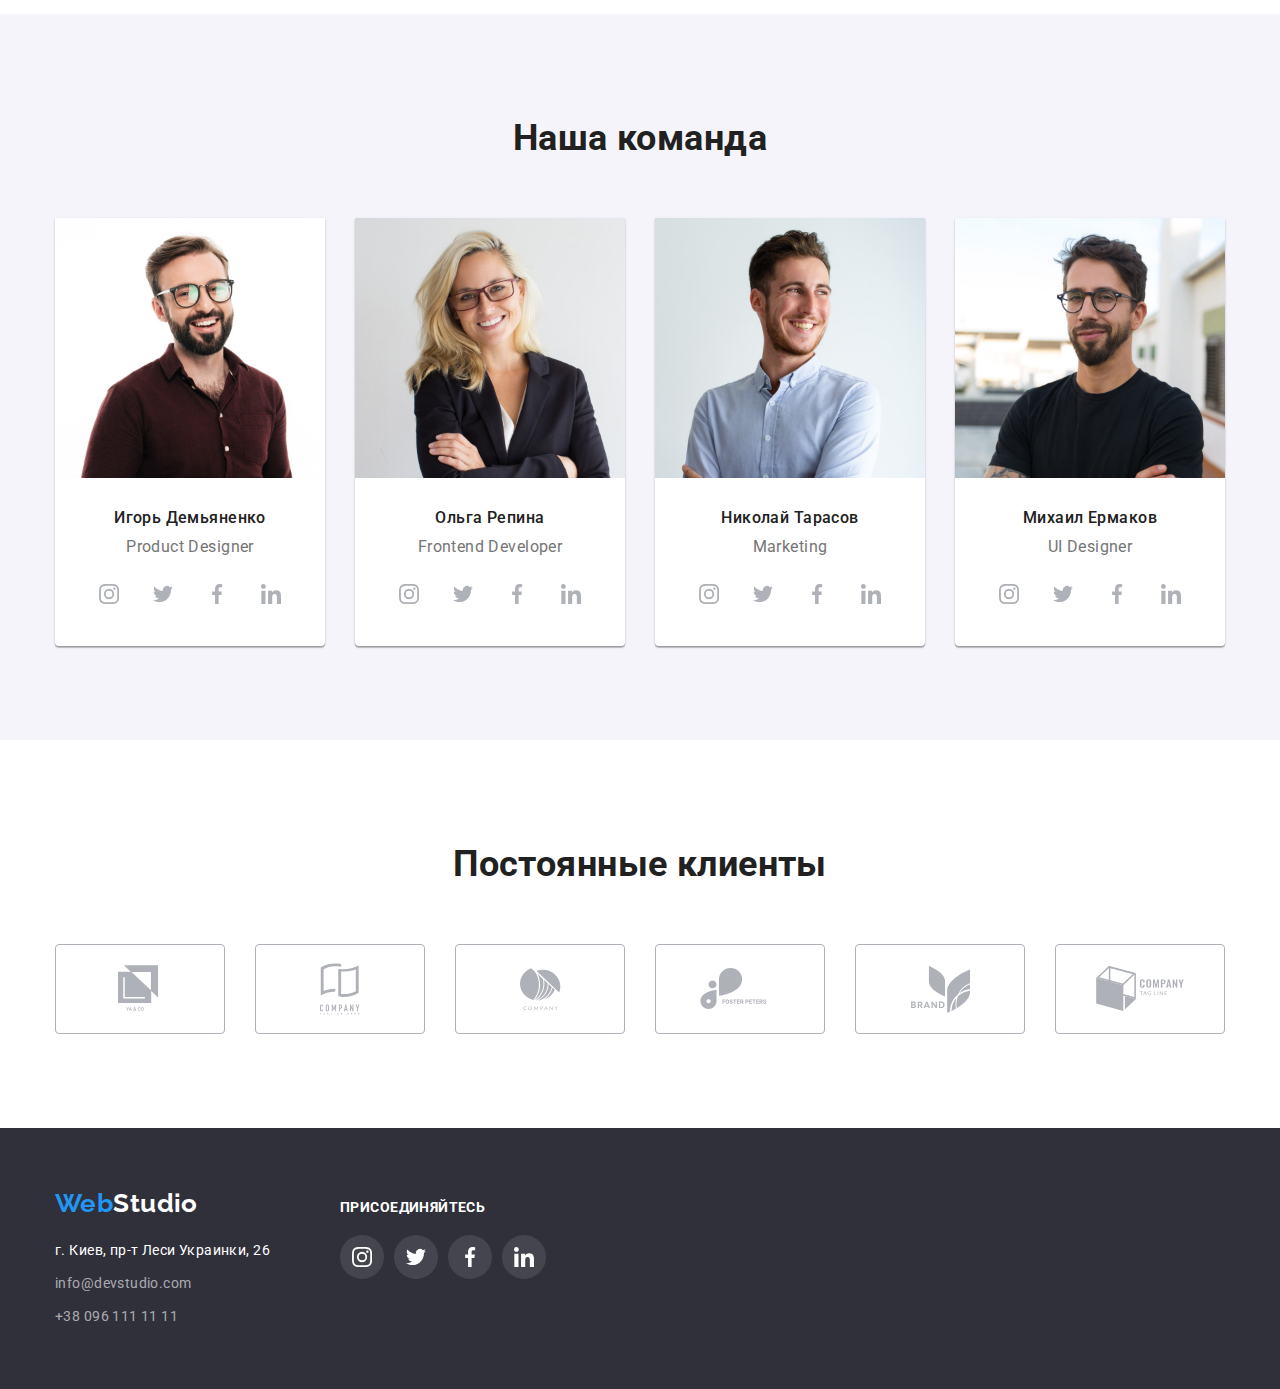
==== commit 25aeb1ed: "modal change" ====
--- a/index.html
+++ b/index.html
@@ -42,11 +42,6 @@
         <section class="hero">
             <h1 class="hero-title">Эффективные решения для вашего бизнеса</h1>
             <button type="button" class="order" data-modal-open>Заказать услугу</button>
-            <div class="backdrop is-hidden" data-modal>
-                <div class="modal">
-                    <button class="btnclose" data-modal-close>&#10005;</button>
-                </div>
-            </div>
         </section>
         <!--FEATURES BLOCK-->
         <section class="features-section">
@@ -332,6 +327,15 @@
             </div>
         </div>
     </footer>
+    <div class="backdrop is-hidden" data-modal>
+        <div class="modal">
+            <button class="btnclose" data-modal-close>
+                <svg class="icon-close" width="11" height="11">
+                    <use href="./images/sprite.svg#icon-close"></use>
+                </svg>
+            </button>
+        </div>
+    </div>
     <script src="./js/modal.js"></script>
 </body>
 </html>--- a/css/style.css
+++ b/css/style.css
@@ -89,6 +89,7 @@
 .backdrop.is-hidden {
   opacity: 0;
   pointer-events: none;
+  visibility: hidden;
 }
 
 .modal {
@@ -111,14 +112,25 @@
 }
 
 .btnclose {
-  display: block;
-  margin: 8px 8px 0 auto;
+  position: absolute;
+  top: 8px;
+  right: 8px;
+
+  display: flex;
+  align-items: center;
+  justify-content: center;
   width: 30px;
   height: 30px;
   border-radius: 50%;
   border: 1px solid rgba(0, 0, 0, 0.1);
 
   background-color: transparent;
+
+  cursor: pointer;
+}
+
+.icon-close {
+  fill: #000000;
 }
 
 /*LOGO*/
@@ -185,15 +197,17 @@
 }
 
 .site-nav .current::after {
+  content: '';
+
   position: absolute;
   left: 0;
   bottom: 0;
+
   display: block;
-  content: '';
   width: 100%;
   height: 4px;
 
-  background-color: #2196f3;
+  background-color: var(--accent-color);
   border-radius: 2px;
 }
 
@@ -580,19 +594,24 @@
 
   text-align: center;
 
+  border-radius: 4px;
   color: var(--head-text-color);
   background: #f5f4fa;
 
   cursor: pointer;
 
   transition: color 250ms cubic-bezier(0.4, 0, 0.2, 1),
-    background-color 250ms cubic-bezier(0.4, 0, 0.2, 1);
+    background-color 250ms cubic-bezier(0.4, 0, 0.2, 1),
+    box-shadow 250ms cubic-bezier(0.4, 0, 0.2, 1);
 }
 
 .filter-btn:hover,
 .filter-btn:focus {
   color: var(--primary-white-color);
   background-color: var(--accent-color);
+
+  box-shadow: 0px 3px 1px rgba(0, 0, 0, 0.1), 0px 1px 2px rgba(0, 0, 0, 0.08),
+    0px 2px 2px rgba(0, 0, 0, 0.12);
 }
 
 .projects.list {
@@ -641,7 +660,15 @@
   left: 0;
   width: 100%;
   height: 100%;
+
+  padding: 63px 24px;
+  font-size: 18px;
+  line-height: 1.56;
+
+  color: #ffffff;
   background-color: rgba(33, 150, 243, 0.9);
+
+  overflow: scroll;
 
   transform: translateY(100%);
   transition: transform 250ms cubic-bezier(0.4, 0, 0.2, 1);
@@ -650,14 +677,6 @@
 .project-item .link:hover .overlay,
 .project-item .link:focus .overlay {
   transform: translateY(0);
-}
-
-.description-overlay {
-  padding: 63px 24px;
-  font-size: 18px;
-  line-height: 1.56;
-
-  color: #ffffff;
 }
 
 .project-info {
